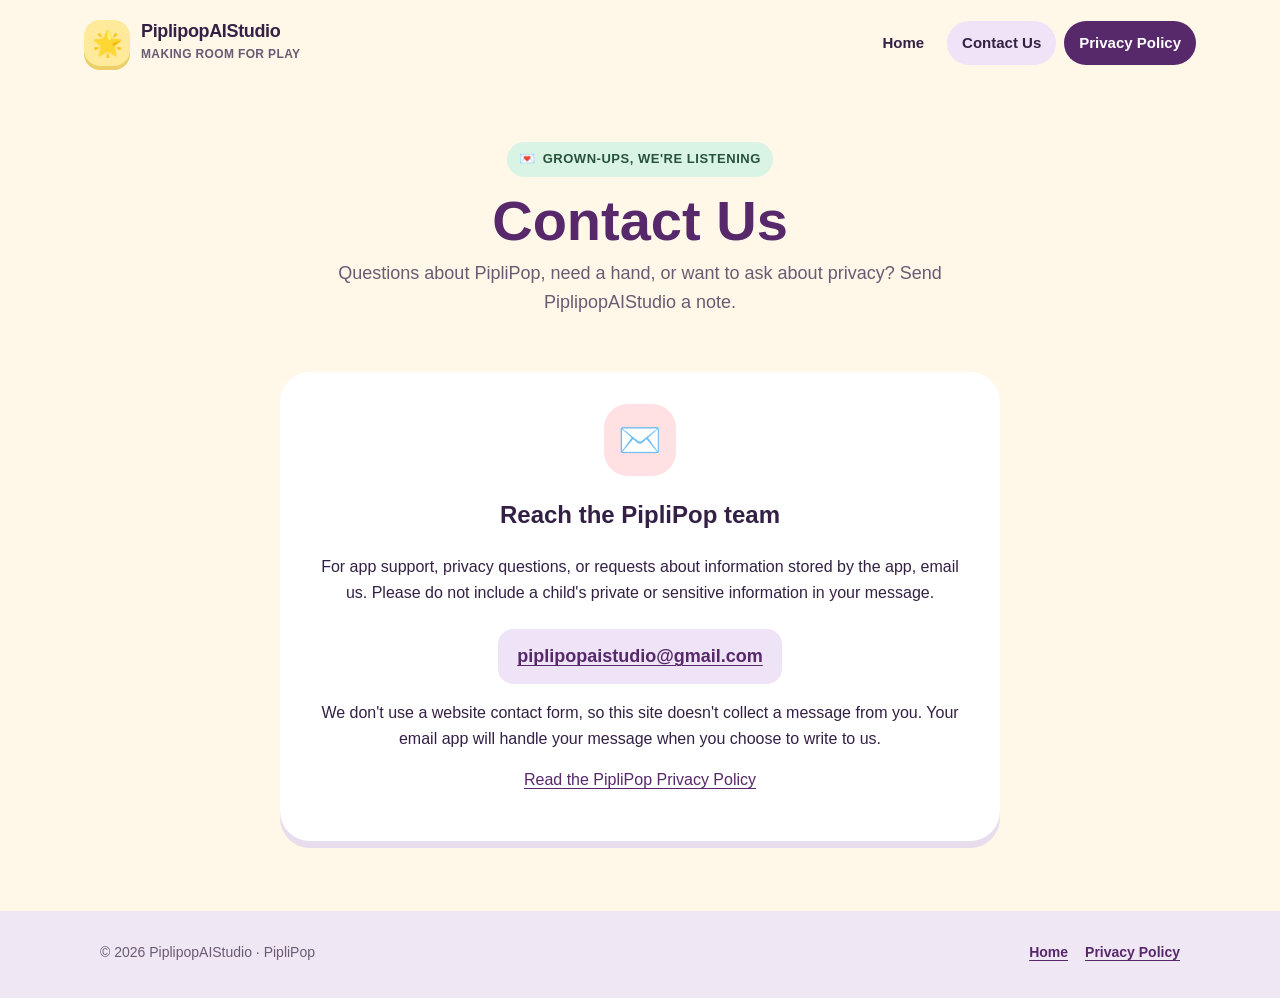
==== contact.html @ 2cbfd476 "Add files via upload" ====
<!doctype html>
<html lang="en">
<head>
  <meta charset="utf-8">
  <meta name="viewport" content="width=device-width, initial-scale=1">
  <meta name="description" content="Contact PiplipopAIStudio about PipliPop, support, or privacy.">
  <meta name="theme-color" content="#fff8e9">
  <title>Contact Us — PiplipopAIStudio</title>
  <link rel="stylesheet" href="styles.css">
</head>
<body>
  <a class="skip-link" href="#main">Skip to content</a>
  <header class="site-header">
    <a class="brand" href="index.html" aria-label="PipliPop home"><span class="brand-mark" aria-hidden="true">🌟</span><span><span class="brand-name">PiplipopAIStudio</span><span class="brand-sub">MAKING ROOM FOR PLAY</span></span></a>
    <nav class="main-nav" aria-label="Main navigation"><a href="index.html">Home</a><a href="contact.html" aria-current="page">Contact Us</a><a class="nav-cta" href="privacy-policy.html">Privacy Policy</a></nav>
  </header>
  <main id="main" class="container">
    <section class="page-hero"><span class="eyebrow"><span aria-hidden="true">💌</span> Grown-ups, we're listening</span><h1>Contact Us</h1><p>Questions about PipliPop, need a hand, or want to ask about privacy? Send PiplipopAIStudio a note.</p></section>
    <section class="contact-panel" aria-labelledby="contact-title">
      <span class="contact-icon" aria-hidden="true">✉️</span>
      <h2 id="contact-title">Reach the PipliPop team</h2>
      <p>For app support, privacy questions, or requests about information stored by the app, email us. Please do not include a child's private or sensitive information in your message.</p>
      <a class="contact-email" href="mailto:piplipopaistudio@gmail.com">piplipopaistudio@gmail.com</a>
      <p>We don't use a website contact form, so this site doesn't collect a message from you. Your email app will handle your message when you choose to write to us.</p>
      <p><a href="privacy-policy.html">Read the PipliPop Privacy Policy</a></p>
    </section>
  </main>
  <footer class="site-footer"><div class="footer-inner"><p class="footer-copy">© 2026 PiplipopAIStudio · PipliPop</p><nav class="footer-links" aria-label="Footer navigation"><a href="index.html">Home</a><a href="privacy-policy.html">Privacy Policy</a></nav></div></footer>
</body>
</html>
---- styles.css ----
:root {
  color-scheme: light;
  --cream: #fff8e9;
  --paper: #ffffff;
  --ink: #332044;
  --muted: #695b72;
  --plum: #57286a;
  --purple: #7951a5;
  --lilac: #eee3f7;
  --pink: #ffe0e3;
  --yellow: #ffe99a;
  --mint: #d9f3e4;
  --line: #e8ddec;
  font-family: "Trebuchet MS", "Arial Rounded MT Bold", Arial, sans-serif;
  color: var(--ink);
  background: var(--cream);
}

* { box-sizing: border-box; }
html { scroll-behavior: smooth; }
body { margin: 0; min-width: 320px; background: var(--cream); line-height: 1.6; }
a { color: var(--plum); text-underline-offset: 3px; }
a:hover { color: var(--purple); }
a:focus-visible, button:focus-visible { outline: 3px solid #db8f00; outline-offset: 4px; }
.skip-link { position: absolute; top: -60px; left: 16px; z-index: 10; padding: 10px 14px; background: white; border-radius: 10px; }
.skip-link:focus { top: 10px; }
.site-header { display: flex; align-items: center; justify-content: space-between; gap: 20px; max-width: 1160px; margin: 0 auto; padding: 20px 24px; }
.brand { display: inline-flex; align-items: center; gap: 11px; color: var(--ink); text-decoration: none; }
.brand-mark { display: grid; place-items: center; width: 46px; height: 46px; border-radius: 16px; background: var(--yellow); font-size: 25px; box-shadow: 0 4px 0 #edcf68; }
.brand-name { display: block; font-size: 18px; line-height: 1.1; font-weight: 900; letter-spacing: -.35px; }
.brand-sub { display: block; margin-top: 4px; color: var(--muted); font-size: 12px; font-weight: 600; letter-spacing: .03em; }
.main-nav { display: flex; align-items: center; gap: 8px; }
.main-nav a { padding: 10px 15px; color: var(--ink); text-decoration: none; border-radius: 999px; font-size: 15px; font-weight: 800; }
.main-nav a:hover, .main-nav a[aria-current="page"] { background: var(--lilac); }
.main-nav .nav-cta { background: var(--plum); color: white; }
.main-nav .nav-cta:hover { background: var(--purple); }
main { min-height: 65vh; }
.container { width: min(1080px, calc(100% - 40px)); margin: 0 auto; }
.hero { position: relative; display: grid; grid-template-columns: 1.05fr .95fr; align-items: center; gap: 38px; min-height: 480px; padding: 50px 0 58px; }
.eyebrow { display: inline-flex; align-items: center; gap: 7px; padding: 7px 12px; border-radius: 999px; background: var(--mint); color: #27523b; font-size: 13px; font-weight: 900; letter-spacing: .04em; text-transform: uppercase; }
.hero h1 { max-width: 610px; margin: 18px 0 14px; color: var(--plum); font-size: clamp(42px, 6vw, 70px); line-height: 1.02; letter-spacing: -2.5px; }
.hero h1 span { color: var(--purple); }
.hero-copy { max-width: 520px; color: var(--muted); font-size: 19px; }
.button-row { display: flex; flex-wrap: wrap; gap: 12px; margin-top: 25px; }
.button { display: inline-flex; min-height: 52px; align-items: center; justify-content: center; padding: 12px 20px; border: 2px solid transparent; border-radius: 17px; background: var(--plum); color: white; font-weight: 900; text-decoration: none; box-shadow: 0 5px 0 #371749; }
.button:hover { transform: translateY(-1px); background: var(--purple); color: white; }
.button.secondary { border-color: var(--line); background: white; color: var(--plum); box-shadow: 0 5px 0 #e8ddec; }
.play-scene { position: relative; display: grid; place-items: center; min-height: 370px; border: 3px solid white; border-radius: 42px; background: var(--lilac); box-shadow: 0 12px 0 #e2d1ee; overflow: hidden; }
.play-scene::before, .play-scene::after { position: absolute; width: 180px; height: 180px; border-radius: 50%; content: ""; opacity: .8; }
.play-scene::before { top: -60px; right: -30px; background: var(--pink); }
.play-scene::after { bottom: -90px; left: -30px; background: var(--yellow); }
.scene-sparkle { position: absolute; z-index: 1; color: var(--purple); font-size: 30px; }
.scene-sparkle.one { top: 36px; left: 42px; }.scene-sparkle.two { right: 35px; bottom: 38px; color: #e08b36; }
.memory-board { position: relative; z-index: 2; display: grid; grid-template-columns: repeat(3, 88px); gap: 11px; transform: rotate(-4deg); }
.memory-tile { display: grid; place-items: center; width: 88px; height: 102px; border: 3px solid white; border-radius: 21px; background: #b697d0; color: white; font-size: 35px; box-shadow: 0 6px 0 #7951a5; }
.memory-tile.flipped { background: white; box-shadow: 0 6px 0 #e6dcec; }
.memory-tile.yellow { background: var(--yellow); box-shadow: 0 6px 0 #dfc75e; }
.memory-tile.green { background: var(--mint); box-shadow: 0 6px 0 #acd9bd; }
.section { padding: 64px 0; }
.section-heading { max-width: 650px; margin: 0 auto 30px; text-align: center; }
.section-heading h2 { margin: 0 0 9px; color: var(--plum); font-size: clamp(30px, 4vw, 43px); line-height: 1.12; }
.section-heading p { margin: 0; color: var(--muted); font-size: 17px; }
.feature-grid { display: grid; grid-template-columns: repeat(3, 1fr); gap: 18px; }
.feature-card { min-height: 210px; padding: 23px; border: 2px solid white; border-radius: 25px; background: var(--paper); box-shadow: 0 6px 0 var(--line); }
.feature-icon { display: grid; place-items: center; width: 54px; height: 54px; margin-bottom: 15px; border-radius: 18px; background: var(--yellow); font-size: 27px; }
.feature-card:nth-child(2) .feature-icon { background: var(--pink); }.feature-card:nth-child(3) .feature-icon { background: var(--mint); }
.feature-card h3 { margin: 0 0 7px; color: var(--plum); font-size: 21px; }
.feature-card p { margin: 0; color: var(--muted); }
.privacy-banner { display: flex; align-items: center; justify-content: space-between; gap: 24px; padding: 28px 32px; border-radius: 28px; background: var(--yellow); }
.privacy-banner h2 { margin: 0 0 5px; color: var(--plum); font-size: 25px; }
.privacy-banner p { margin: 0; max-width: 650px; color: #51422f; }
.privacy-banner .button { flex: 0 0 auto; }
.page-hero { padding: 56px 0 25px; text-align: center; }
.page-hero h1 { margin: 14px 0 8px; color: var(--plum); font-size: clamp(38px, 5vw, 56px); line-height: 1.08; }
.page-hero p { max-width: 670px; margin: 0 auto; color: var(--muted); font-size: 18px; }
.content-card { max-width: 860px; margin: 24px auto 70px; padding: clamp(22px, 5vw, 46px); border: 2px solid white; border-radius: 30px; background: white; box-shadow: 0 7px 0 var(--line); }
.content-card h2 { margin: 30px 0 7px; color: var(--plum); font-size: 23px; line-height: 1.25; }
.content-card h2:first-of-type { margin-top: 26px; }
.content-card p, .content-card li { color: #51465a; font-size: 16px; }
.content-card p { margin: 9px 0 13px; }
.policy-meta { display: grid; gap: 7px; padding: 17px 19px; border-radius: 18px; background: var(--lilac); color: var(--ink); }
.policy-meta p { margin: 0; color: var(--ink); }
.contact-panel { max-width: 720px; margin: 30px auto 70px; padding: 32px; border-radius: 30px; background: white; box-shadow: 0 7px 0 var(--line); text-align: center; }
.contact-icon { display: grid; place-items: center; width: 72px; height: 72px; margin: 0 auto 15px; border-radius: 24px; background: var(--pink); font-size: 35px; }
.contact-email { display: inline-block; margin-top: 8px; padding: 13px 19px; border-radius: 15px; background: var(--lilac); font-size: 18px; font-weight: 900; }
.site-footer { margin-top: 30px; padding: 30px 20px 35px; background: #f0e7f4; }
.footer-inner { display: flex; align-items: center; justify-content: space-between; gap: 18px; max-width: 1080px; margin: auto; }
.footer-copy { margin: 0; color: var(--muted); font-size: 14px; }
.footer-links { display: flex; flex-wrap: wrap; gap: 17px; }
.footer-links a { font-size: 14px; font-weight: 800; }
@media (max-width: 760px) {
  .site-header { align-items: flex-start; flex-direction: column; padding: 16px 20px; }
  .main-nav { width: 100%; justify-content: space-between; gap: 3px; }
  .main-nav a { padding: 9px 11px; font-size: 14px; }
  .container { width: min(100% - 32px, 580px); }
  .hero { grid-template-columns: 1fr; gap: 22px; padding: 42px 0 50px; }
  .hero h1 { letter-spacing: -1.7px; }
  .play-scene { min-height: 320px; }
  .memory-board { grid-template-columns: repeat(3, 76px); gap: 9px; }
  .memory-tile { width: 76px; height: 86px; border-radius: 18px; font-size: 31px; }
  .section { padding: 48px 0; }
  .feature-grid { grid-template-columns: 1fr; }
  .feature-card { min-height: 0; }
  .privacy-banner { align-items: flex-start; flex-direction: column; padding: 24px; }
  .footer-inner { align-items: flex-start; flex-direction: column; }
  .content-card { margin: 18px auto 48px; }
}
@media (prefers-reduced-motion: reduce) {
  html { scroll-behavior: auto; }
  *, *::before, *::after { animation-duration: .01ms !important; animation-iteration-count: 1 !important; transition-duration: .01ms !important; }
}
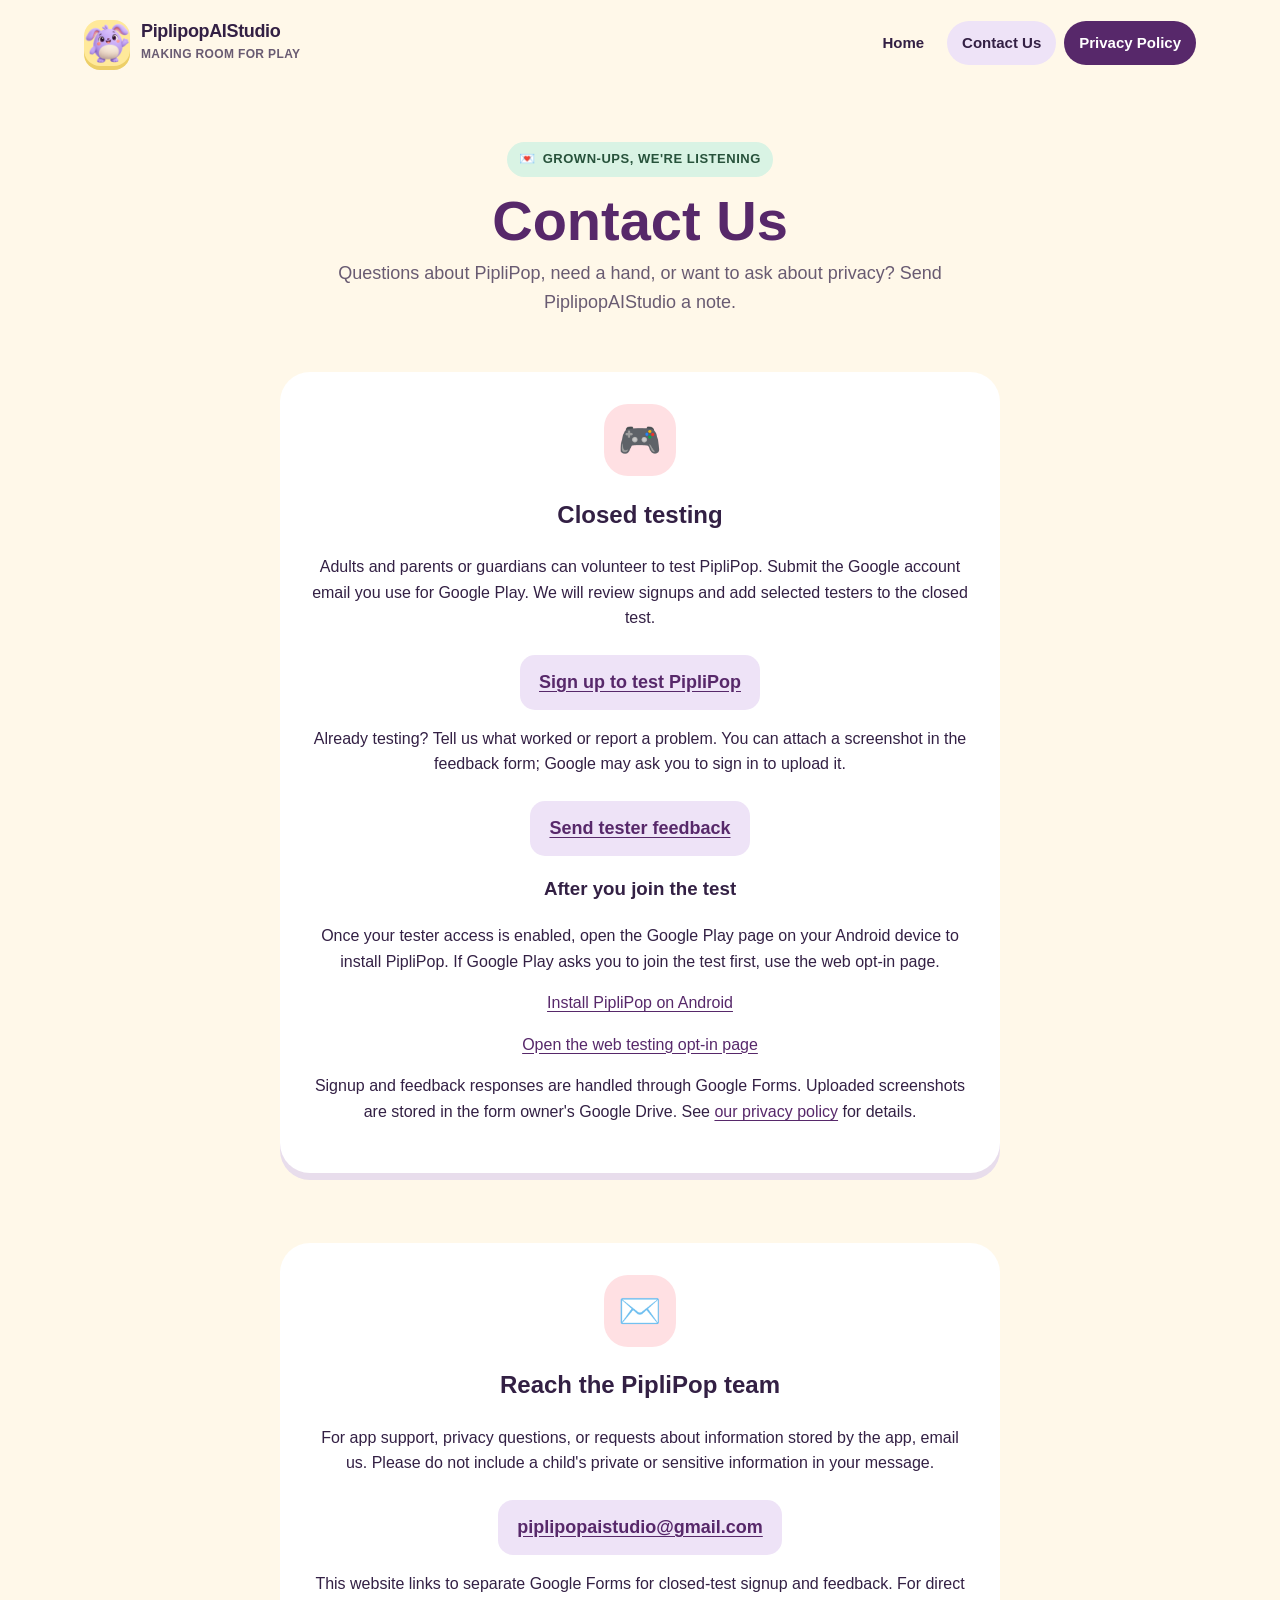
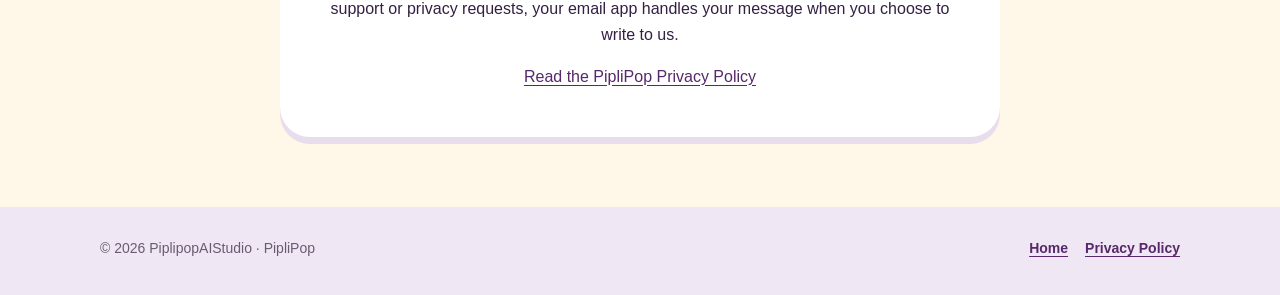
==== commit a84d3619: "Updated" ====
--- a/contact.html
+++ b/contact.html
@@ -11,17 +11,30 @@
 <body>
   <a class="skip-link" href="#main">Skip to content</a>
   <header class="site-header">
-    <a class="brand" href="index.html" aria-label="PipliPop home"><span class="brand-mark" aria-hidden="true">🌟</span><span><span class="brand-name">PiplipopAIStudio</span><span class="brand-sub">MAKING ROOM FOR PLAY</span></span></a>
+    <a class="brand" href="index.html" aria-label="PipliPop home"><img class="brand-mark" src="pip.png" alt=""><span><span class="brand-name">PiplipopAIStudio</span><span class="brand-sub">MAKING ROOM FOR PLAY</span></span></a>
     <nav class="main-nav" aria-label="Main navigation"><a href="index.html">Home</a><a href="contact.html" aria-current="page">Contact Us</a><a class="nav-cta" href="privacy-policy.html">Privacy Policy</a></nav>
   </header>
   <main id="main" class="container">
     <section class="page-hero"><span class="eyebrow"><span aria-hidden="true">💌</span> Grown-ups, we're listening</span><h1>Contact Us</h1><p>Questions about PipliPop, need a hand, or want to ask about privacy? Send PiplipopAIStudio a note.</p></section>
+    <section class="contact-panel" aria-labelledby="test-title">
+      <span class="contact-icon" aria-hidden="true">🎮</span>
+      <h2 id="test-title">Closed testing</h2>
+      <p>Adults and parents or guardians can volunteer to test PipliPop. Submit the Google account email you use for Google Play. We will review signups and add selected testers to the closed test.</p>
+      <p><a class="contact-email" href="https://forms.gle/nMULaFnNeDdrxTuW8" target="_blank" rel="noopener">Sign up to test PipliPop</a></p>
+      <p>Already testing? Tell us what worked or report a problem. You can attach a screenshot in the feedback form; Google may ask you to sign in to upload it.</p>
+      <p><a class="contact-email" href="https://forms.gle/D4YuJEoPm3bYw6c87" target="_blank" rel="noopener">Send tester feedback</a></p>
+      <h3>After you join the test</h3>
+      <p>Once your tester access is enabled, open the Google Play page on your Android device to install PipliPop. If Google Play asks you to join the test first, use the web opt-in page.</p>
+      <p><a href="https://play.google.com/store/apps/details?id=com.piplipop.kidsgames" target="_blank" rel="noopener">Install PipliPop on Android</a></p>
+      <p><a href="https://play.google.com/apps/testing/com.piplipop.kidsgames" target="_blank" rel="noopener">Open the web testing opt-in page</a></p>
+      <p>Signup and feedback responses are handled through Google Forms. Uploaded screenshots are stored in the form owner's Google Drive. See <a href="privacy-policy.html">our privacy policy</a> for details.</p>
+    </section>
     <section class="contact-panel" aria-labelledby="contact-title">
       <span class="contact-icon" aria-hidden="true">✉️</span>
       <h2 id="contact-title">Reach the PipliPop team</h2>
       <p>For app support, privacy questions, or requests about information stored by the app, email us. Please do not include a child's private or sensitive information in your message.</p>
       <a class="contact-email" href="mailto:piplipopaistudio@gmail.com">piplipopaistudio@gmail.com</a>
-      <p>We don't use a website contact form, so this site doesn't collect a message from you. Your email app will handle your message when you choose to write to us.</p>
+      <p>This website links to separate Google Forms for closed-test signup and feedback. For direct support or privacy requests, your email app handles your message when you choose to write to us.</p>
       <p><a href="privacy-policy.html">Read the PipliPop Privacy Policy</a></p>
     </section>
   </main>
--- a/styles.css
+++ b/styles.css
@@ -26,7 +26,7 @@
 .skip-link:focus { top: 10px; }
 .site-header { display: flex; align-items: center; justify-content: space-between; gap: 20px; max-width: 1160px; margin: 0 auto; padding: 20px 24px; }
 .brand { display: inline-flex; align-items: center; gap: 11px; color: var(--ink); text-decoration: none; }
-.brand-mark { display: grid; place-items: center; width: 46px; height: 46px; border-radius: 16px; background: var(--yellow); font-size: 25px; box-shadow: 0 4px 0 #edcf68; }
+.brand-mark { display: grid; place-items: center; width: 46px; height: 46px; border-radius: 16px; background: var(--yellow); object-fit: contain; box-shadow: 0 4px 0 #edcf68; }
 .brand-name { display: block; font-size: 18px; line-height: 1.1; font-weight: 900; letter-spacing: -.35px; }
 .brand-sub { display: block; margin-top: 4px; color: var(--muted); font-size: 12px; font-weight: 600; letter-spacing: .03em; }
 .main-nav { display: flex; align-items: center; gap: 8px; }
